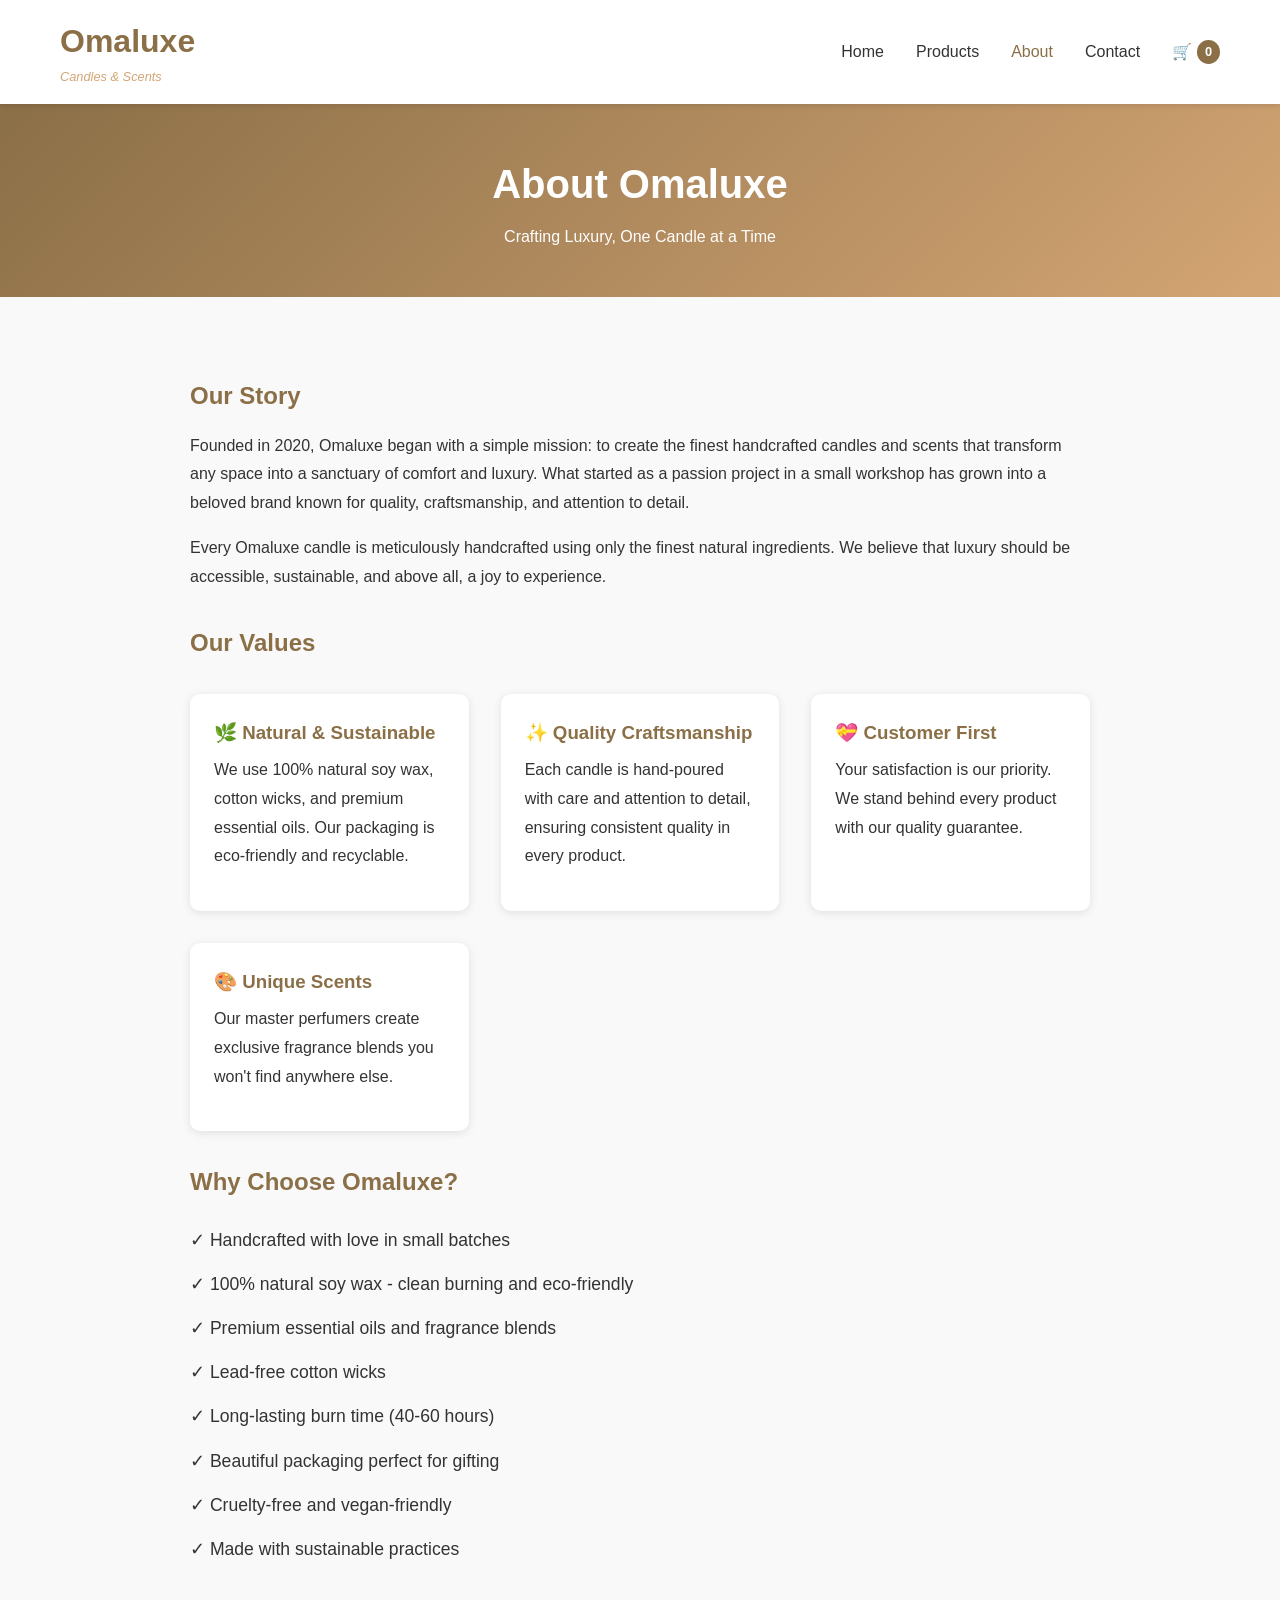
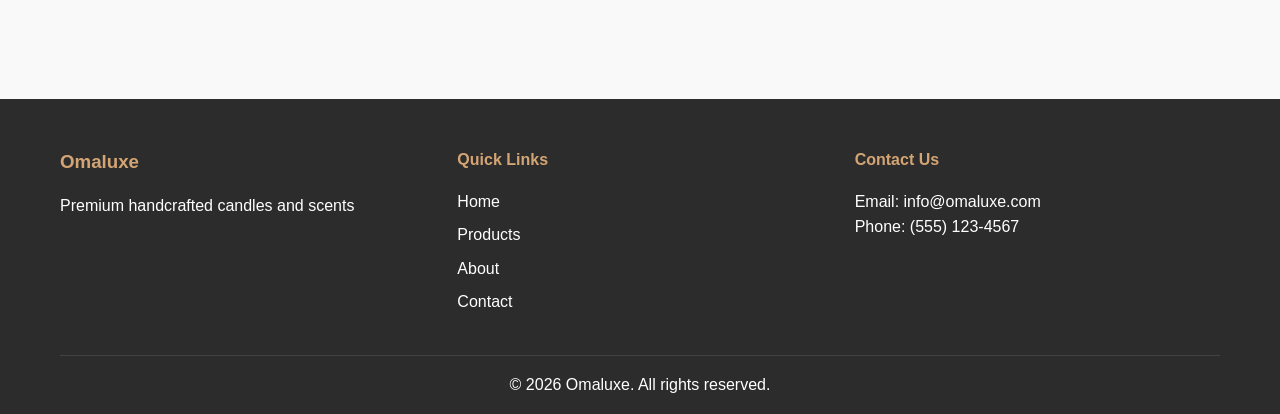
==== about.html @ 1b632003 "Create complete e-commerce website with all pages and functionality Co-authored-by: mcpedi <21180640" ====
<!DOCTYPE html>
<html lang="en">
<head>
    <meta charset="UTF-8">
    <meta name="viewport" content="width=device-width, initial-scale=1.0">
    <title>About Us - Omaluxe</title>
    <link rel="stylesheet" href="css/style.css">
</head>
<body>
    <!-- Navigation -->
    <nav class="navbar">
        <div class="container">
            <div class="logo">
                <h1>Omaluxe</h1>
                <p class="tagline">Candles & Scents</p>
            </div>
            <ul class="nav-links">
                <li><a href="index.html">Home</a></li>
                <li><a href="products.html">Products</a></li>
                <li><a href="about.html" class="active">About</a></li>
                <li><a href="contact.html">Contact</a></li>
                <li><a href="cart.html" class="cart-link">
                    <span>🛒</span>
                    <span class="cart-count">0</span>
                </a></li>
            </ul>
        </div>
    </nav>

    <!-- Page Header -->
    <section class="page-header">
        <div class="container">
            <h1>About Omaluxe</h1>
            <p>Crafting Luxury, One Candle at a Time</p>
        </div>
    </section>

    <!-- About Content -->
    <section class="about-content">
        <div class="container">
            <div class="about-text">
                <h2>Our Story</h2>
                <p>Founded in 2020, Omaluxe began with a simple mission: to create the finest handcrafted candles and scents that transform any space into a sanctuary of comfort and luxury. What started as a passion project in a small workshop has grown into a beloved brand known for quality, craftsmanship, and attention to detail.</p>
                
                <p>Every Omaluxe candle is meticulously handcrafted using only the finest natural ingredients. We believe that luxury should be accessible, sustainable, and above all, a joy to experience.</p>

                <h2>Our Values</h2>
                <div class="values-grid">
                    <div class="value-card">
                        <h3>🌿 Natural & Sustainable</h3>
                        <p>We use 100% natural soy wax, cotton wicks, and premium essential oils. Our packaging is eco-friendly and recyclable.</p>
                    </div>
                    <div class="value-card">
                        <h3>✨ Quality Craftsmanship</h3>
                        <p>Each candle is hand-poured with care and attention to detail, ensuring consistent quality in every product.</p>
                    </div>
                    <div class="value-card">
                        <h3>💝 Customer First</h3>
                        <p>Your satisfaction is our priority. We stand behind every product with our quality guarantee.</p>
                    </div>
                    <div class="value-card">
                        <h3>🎨 Unique Scents</h3>
                        <p>Our master perfumers create exclusive fragrance blends you won't find anywhere else.</p>
                    </div>
                </div>

                <h2>Why Choose Omaluxe?</h2>
                <ul class="benefits-list">
                    <li>✓ Handcrafted with love in small batches</li>
                    <li>✓ 100% natural soy wax - clean burning and eco-friendly</li>
                    <li>✓ Premium essential oils and fragrance blends</li>
                    <li>✓ Lead-free cotton wicks</li>
                    <li>✓ Long-lasting burn time (40-60 hours)</li>
                    <li>✓ Beautiful packaging perfect for gifting</li>
                    <li>✓ Cruelty-free and vegan-friendly</li>
                    <li>✓ Made with sustainable practices</li>
                </ul>
            </div>
        </div>
    </section>

    <!-- Footer -->
    <footer class="footer">
        <div class="container">
            <div class="footer-content">
                <div class="footer-section">
                    <h3>Omaluxe</h3>
                    <p>Premium handcrafted candles and scents</p>
                </div>
                <div class="footer-section">
                    <h4>Quick Links</h4>
                    <ul>
                        <li><a href="index.html">Home</a></li>
                        <li><a href="products.html">Products</a></li>
                        <li><a href="about.html">About</a></li>
                        <li><a href="contact.html">Contact</a></li>
                    </ul>
                </div>
                <div class="footer-section">
                    <h4>Contact Us</h4>
                    <p>Email: info@omaluxe.com</p>
                    <p>Phone: (555) 123-4567</p>
                </div>
            </div>
            <div class="footer-bottom">
                <p>&copy; 2026 Omaluxe. All rights reserved.</p>
            </div>
        </div>
    </footer>

    <script src="js/cart.js"></script>
    <script>
        // Update cart count on page load
        window.addEventListener('DOMContentLoaded', updateCartCount);
    </script>
</body>
</html>
---- css/style.css ----
/* Global Styles */
* {
    margin: 0;
    padding: 0;
    box-sizing: border-box;
}

:root {
    --primary-color: #8b6f47;
    --secondary-color: #d4a574;
    --accent-color: #f4e8d8;
    --dark-color: #2c2c2c;
    --light-color: #f9f9f9;
    --text-color: #333;
    --border-color: #ddd;
    --success-color: #4caf50;
    --error-color: #f44336;
}

body {
    font-family: 'Arial', sans-serif;
    line-height: 1.6;
    color: var(--text-color);
    background-color: var(--light-color);
}

.container {
    max-width: 1200px;
    margin: 0 auto;
    padding: 0 20px;
}

/* Navigation */
.navbar {
    background-color: #fff;
    box-shadow: 0 2px 5px rgba(0,0,0,0.1);
    position: sticky;
    top: 0;
    z-index: 100;
}

.navbar .container {
    display: flex;
    justify-content: space-between;
    align-items: center;
    padding: 1rem 20px;
}

.logo h1 {
    font-size: 2rem;
    color: var(--primary-color);
    margin-bottom: 0;
}

.logo .tagline {
    font-size: 0.8rem;
    color: var(--secondary-color);
    font-style: italic;
}

.nav-links {
    display: flex;
    list-style: none;
    gap: 2rem;
    align-items: center;
}

.nav-links a {
    text-decoration: none;
    color: var(--text-color);
    font-weight: 500;
    transition: color 0.3s;
}

.nav-links a:hover,
.nav-links a.active {
    color: var(--primary-color);
}

.cart-link {
    position: relative;
    display: flex;
    align-items: center;
    gap: 0.3rem;
}

.cart-count {
    background-color: var(--primary-color);
    color: white;
    border-radius: 50%;
    padding: 0.1rem 0.5rem;
    font-size: 0.8rem;
    font-weight: bold;
}

/* Hero Section */
.hero {
    background: linear-gradient(135deg, var(--primary-color), var(--secondary-color));
    color: white;
    padding: 6rem 0;
    text-align: center;
}

.hero-content h2 {
    font-size: 3rem;
    margin-bottom: 1rem;
}

.hero-content p {
    font-size: 1.2rem;
    margin-bottom: 2rem;
}

/* Buttons */
.btn {
    display: inline-block;
    padding: 0.75rem 1.5rem;
    text-decoration: none;
    border-radius: 5px;
    transition: all 0.3s;
    border: none;
    cursor: pointer;
    font-size: 1rem;
    font-weight: 500;
}

.btn-primary {
    background-color: var(--primary-color);
    color: white;
}

.btn-primary:hover {
    background-color: #6f5738;
}

.btn-secondary {
    background-color: transparent;
    color: var(--primary-color);
    border: 2px solid var(--primary-color);
}

.btn-secondary:hover {
    background-color: var(--primary-color);
    color: white;
}

.btn-block {
    display: block;
    width: 100%;
    text-align: center;
    margin-bottom: 1rem;
}

/* Sections */
.section-title {
    text-align: center;
    font-size: 2.5rem;
    margin-bottom: 2rem;
    color: var(--dark-color);
}

.featured-products,
.categories,
.about-preview {
    padding: 4rem 0;
}

/* Product Grid */
.product-grid {
    display: grid;
    grid-template-columns: repeat(auto-fill, minmax(250px, 1fr));
    gap: 2rem;
    margin-top: 2rem;
}

.product-card {
    background: white;
    border-radius: 10px;
    overflow: hidden;
    box-shadow: 0 2px 10px rgba(0,0,0,0.1);
    transition: transform 0.3s;
}

.product-card:hover {
    transform: translateY(-5px);
    box-shadow: 0 5px 20px rgba(0,0,0,0.15);
}

.product-image {
    width: 100%;
    height: 250px;
    background: linear-gradient(135deg, var(--accent-color), var(--secondary-color));
    display: flex;
    align-items: center;
    justify-content: center;
    font-size: 4rem;
}

.product-info {
    padding: 1.5rem;
}

.product-name {
    font-size: 1.2rem;
    margin-bottom: 0.5rem;
    color: var(--dark-color);
}

.product-category {
    font-size: 0.9rem;
    color: var(--secondary-color);
    margin-bottom: 0.5rem;
}

.product-description {
    font-size: 0.9rem;
    color: #666;
    margin-bottom: 1rem;
}

.product-price {
    font-size: 1.5rem;
    font-weight: bold;
    color: var(--primary-color);
    margin-bottom: 1rem;
}

.add-to-cart {
    width: 100%;
}

/* Category Grid */
.category-grid {
    display: grid;
    grid-template-columns: repeat(auto-fit, minmax(300px, 1fr));
    gap: 2rem;
    margin-top: 2rem;
}

.category-card {
    background: white;
    padding: 2rem;
    border-radius: 10px;
    text-align: center;
    box-shadow: 0 2px 10px rgba(0,0,0,0.1);
}

.category-card h3 {
    color: var(--primary-color);
    margin-bottom: 1rem;
}

/* Features */
.features {
    display: grid;
    grid-template-columns: repeat(auto-fit, minmax(250px, 1fr));
    gap: 2rem;
    margin-top: 2rem;
}

.feature {
    text-align: center;
    padding: 1.5rem;
}

.feature h3 {
    margin-bottom: 0.5rem;
    color: var(--primary-color);
}

/* Page Header */
.page-header {
    background: linear-gradient(135deg, var(--primary-color), var(--secondary-color));
    color: white;
    padding: 3rem 0;
    text-align: center;
}

.page-header h1 {
    font-size: 2.5rem;
    margin-bottom: 0.5rem;
}

/* Products Page */
.products-section {
    padding: 3rem 0;
}

.products-layout {
    display: grid;
    grid-template-columns: 250px 1fr;
    gap: 2rem;
}

.filters {
    background: white;
    padding: 1.5rem;
    border-radius: 10px;
    height: fit-content;
    box-shadow: 0 2px 10px rgba(0,0,0,0.1);
}

.filters h3 {
    margin-bottom: 1.5rem;
    color: var(--primary-color);
}

.filter-group {
    margin-bottom: 1.5rem;
}

.filter-group h4 {
    margin-bottom: 0.5rem;
    font-size: 1rem;
}

.filter-group label {
    display: block;
    margin-bottom: 0.5rem;
    cursor: pointer;
}

.filter-group input[type="radio"] {
    margin-right: 0.5rem;
}

.filter-group select {
    width: 100%;
    padding: 0.5rem;
    border: 1px solid var(--border-color);
    border-radius: 5px;
}

.products-main {
    min-height: 500px;
}

.products-header {
    display: flex;
    justify-content: space-between;
    align-items: center;
    margin-bottom: 2rem;
}

.search-box input {
    padding: 0.5rem 1rem;
    border: 1px solid var(--border-color);
    border-radius: 5px;
    width: 300px;
}

/* Cart Page */
.cart-section {
    padding: 3rem 0;
}

.cart-layout {
    display: grid;
    grid-template-columns: 1fr 350px;
    gap: 2rem;
}

.cart-items {
    background: white;
    padding: 2rem;
    border-radius: 10px;
    box-shadow: 0 2px 10px rgba(0,0,0,0.1);
}

.cart-item {
    display: grid;
    grid-template-columns: 100px 1fr auto;
    gap: 1rem;
    padding: 1rem 0;
    border-bottom: 1px solid var(--border-color);
}

.cart-item:last-child {
    border-bottom: none;
}

.cart-item-image {
    width: 100px;
    height: 100px;
    background: linear-gradient(135deg, var(--accent-color), var(--secondary-color));
    border-radius: 5px;
    display: flex;
    align-items: center;
    justify-content: center;
    font-size: 2rem;
}

.cart-item-info h3 {
    margin-bottom: 0.5rem;
}

.cart-item-price {
    color: var(--primary-color);
    font-weight: bold;
    margin-bottom: 0.5rem;
}

.quantity-controls {
    display: flex;
    align-items: center;
    gap: 0.5rem;
    margin-top: 0.5rem;
}

.quantity-controls button {
    background: var(--primary-color);
    color: white;
    border: none;
    padding: 0.25rem 0.5rem;
    cursor: pointer;
    border-radius: 3px;
}

.quantity-controls span {
    padding: 0.25rem 0.75rem;
    border: 1px solid var(--border-color);
    border-radius: 3px;
}

.cart-item-actions {
    display: flex;
    flex-direction: column;
    justify-content: space-between;
    align-items: flex-end;
}

.remove-item {
    background: var(--error-color);
    color: white;
    border: none;
    padding: 0.5rem 1rem;
    cursor: pointer;
    border-radius: 5px;
    font-size: 0.9rem;
}

.empty-cart {
    text-align: center;
    padding: 3rem;
}

.cart-summary {
    background: white;
    padding: 2rem;
    border-radius: 10px;
    box-shadow: 0 2px 10px rgba(0,0,0,0.1);
    height: fit-content;
}

.cart-summary h3 {
    margin-bottom: 1.5rem;
    color: var(--primary-color);
}

.summary-row {
    display: flex;
    justify-content: space-between;
    margin-bottom: 1rem;
    padding-bottom: 1rem;
    border-bottom: 1px solid var(--border-color);
}

.summary-row.total {
    border-bottom: none;
    font-size: 1.2rem;
    font-weight: bold;
    color: var(--primary-color);
}

/* Checkout Page */
.checkout-section {
    padding: 3rem 0;
}

.checkout-layout {
    display: grid;
    grid-template-columns: 1fr 400px;
    gap: 2rem;
}

.checkout-form,
.order-summary {
    background: white;
    padding: 2rem;
    border-radius: 10px;
    box-shadow: 0 2px 10px rgba(0,0,0,0.1);
}

.form-section {
    margin-bottom: 2rem;
}

.form-section h3 {
    margin-bottom: 1rem;
    color: var(--primary-color);
}

.form-group {
    margin-bottom: 1rem;
}

.form-group label {
    display: block;
    margin-bottom: 0.5rem;
    font-weight: 500;
}

.form-group input,
.form-group textarea,
.form-group select {
    width: 100%;
    padding: 0.75rem;
    border: 1px solid var(--border-color);
    border-radius: 5px;
    font-size: 1rem;
}

.form-row {
    display: grid;
    grid-template-columns: 1fr 1fr;
    gap: 1rem;
}

.checkout-items {
    margin-bottom: 1.5rem;
}

.checkout-item {
    display: flex;
    justify-content: space-between;
    margin-bottom: 1rem;
    padding-bottom: 1rem;
    border-bottom: 1px solid var(--border-color);
}

.checkout-item:last-child {
    border-bottom: none;
}

.summary-totals {
    border-top: 2px solid var(--border-color);
    padding-top: 1rem;
}

/* About Page */
.about-content {
    padding: 3rem 0;
}

.about-text {
    max-width: 900px;
    margin: 0 auto;
}

.about-text h2 {
    color: var(--primary-color);
    margin: 2rem 0 1rem;
}

.about-text p {
    margin-bottom: 1rem;
    line-height: 1.8;
}

.values-grid {
    display: grid;
    grid-template-columns: repeat(auto-fit, minmax(250px, 1fr));
    gap: 2rem;
    margin: 2rem 0;
}

.value-card {
    background: white;
    padding: 1.5rem;
    border-radius: 10px;
    box-shadow: 0 2px 10px rgba(0,0,0,0.1);
}

.value-card h3 {
    margin-bottom: 0.5rem;
    color: var(--primary-color);
}

.benefits-list {
    list-style: none;
    margin: 1rem 0;
}

.benefits-list li {
    padding: 0.5rem 0;
    font-size: 1.1rem;
}

/* Contact Page */
.contact-section {
    padding: 3rem 0;
}

.contact-layout {
    display: grid;
    grid-template-columns: 1fr 1fr;
    gap: 3rem;
}

.contact-form,
.contact-info {
    background: white;
    padding: 2rem;
    border-radius: 10px;
    box-shadow: 0 2px 10px rgba(0,0,0,0.1);
}

.contact-form h2,
.contact-info h2 {
    color: var(--primary-color);
    margin-bottom: 1.5rem;
}

.info-item {
    margin-bottom: 2rem;
}

.info-item h3 {
    color: var(--primary-color);
    margin-bottom: 0.5rem;
}

.info-item p {
    margin-bottom: 0.25rem;
}

.form-message {
    margin-top: 1rem;
    padding: 1rem;
    border-radius: 5px;
    display: none;
}

.form-message.success {
    background-color: #d4edda;
    color: #155724;
    border: 1px solid #c3e6cb;
    display: block;
}

.form-message.error {
    background-color: #f8d7da;
    color: #721c24;
    border: 1px solid #f5c6cb;
    display: block;
}

/* Footer */
.footer {
    background-color: var(--dark-color);
    color: white;
    padding: 3rem 0 1rem;
    margin-top: 4rem;
}

.footer-content {
    display: grid;
    grid-template-columns: repeat(auto-fit, minmax(250px, 1fr));
    gap: 2rem;
    margin-bottom: 2rem;
}

.footer-section h3,
.footer-section h4 {
    margin-bottom: 1rem;
    color: var(--secondary-color);
}

.footer-section ul {
    list-style: none;
}

.footer-section ul li {
    margin-bottom: 0.5rem;
}

.footer-section a {
    color: white;
    text-decoration: none;
    transition: color 0.3s;
}

.footer-section a:hover {
    color: var(--secondary-color);
}

.footer-bottom {
    text-align: center;
    padding-top: 1rem;
    border-top: 1px solid rgba(255,255,255,0.1);
}

/* Responsive Design */
@media (max-width: 768px) {
    .nav-links {
        gap: 1rem;
        font-size: 0.9rem;
    }

    .hero-content h2 {
        font-size: 2rem;
    }

    .product-grid {
        grid-template-columns: repeat(auto-fill, minmax(200px, 1fr));
        gap: 1rem;
    }

    .products-layout,
    .cart-layout,
    .checkout-layout,
    .contact-layout {
        grid-template-columns: 1fr;
    }

    .filters {
        margin-bottom: 2rem;
    }

    .search-box input {
        width: 100%;
    }
}

@media (max-width: 480px) {
    .logo h1 {
        font-size: 1.5rem;
    }

    .nav-links {
        flex-wrap: wrap;
        gap: 0.5rem;
    }

    .hero-content h2 {
        font-size: 1.5rem;
    }

    .section-title {
        font-size: 1.8rem;
    }

    .product-grid {
        grid-template-columns: 1fr;
    }
}
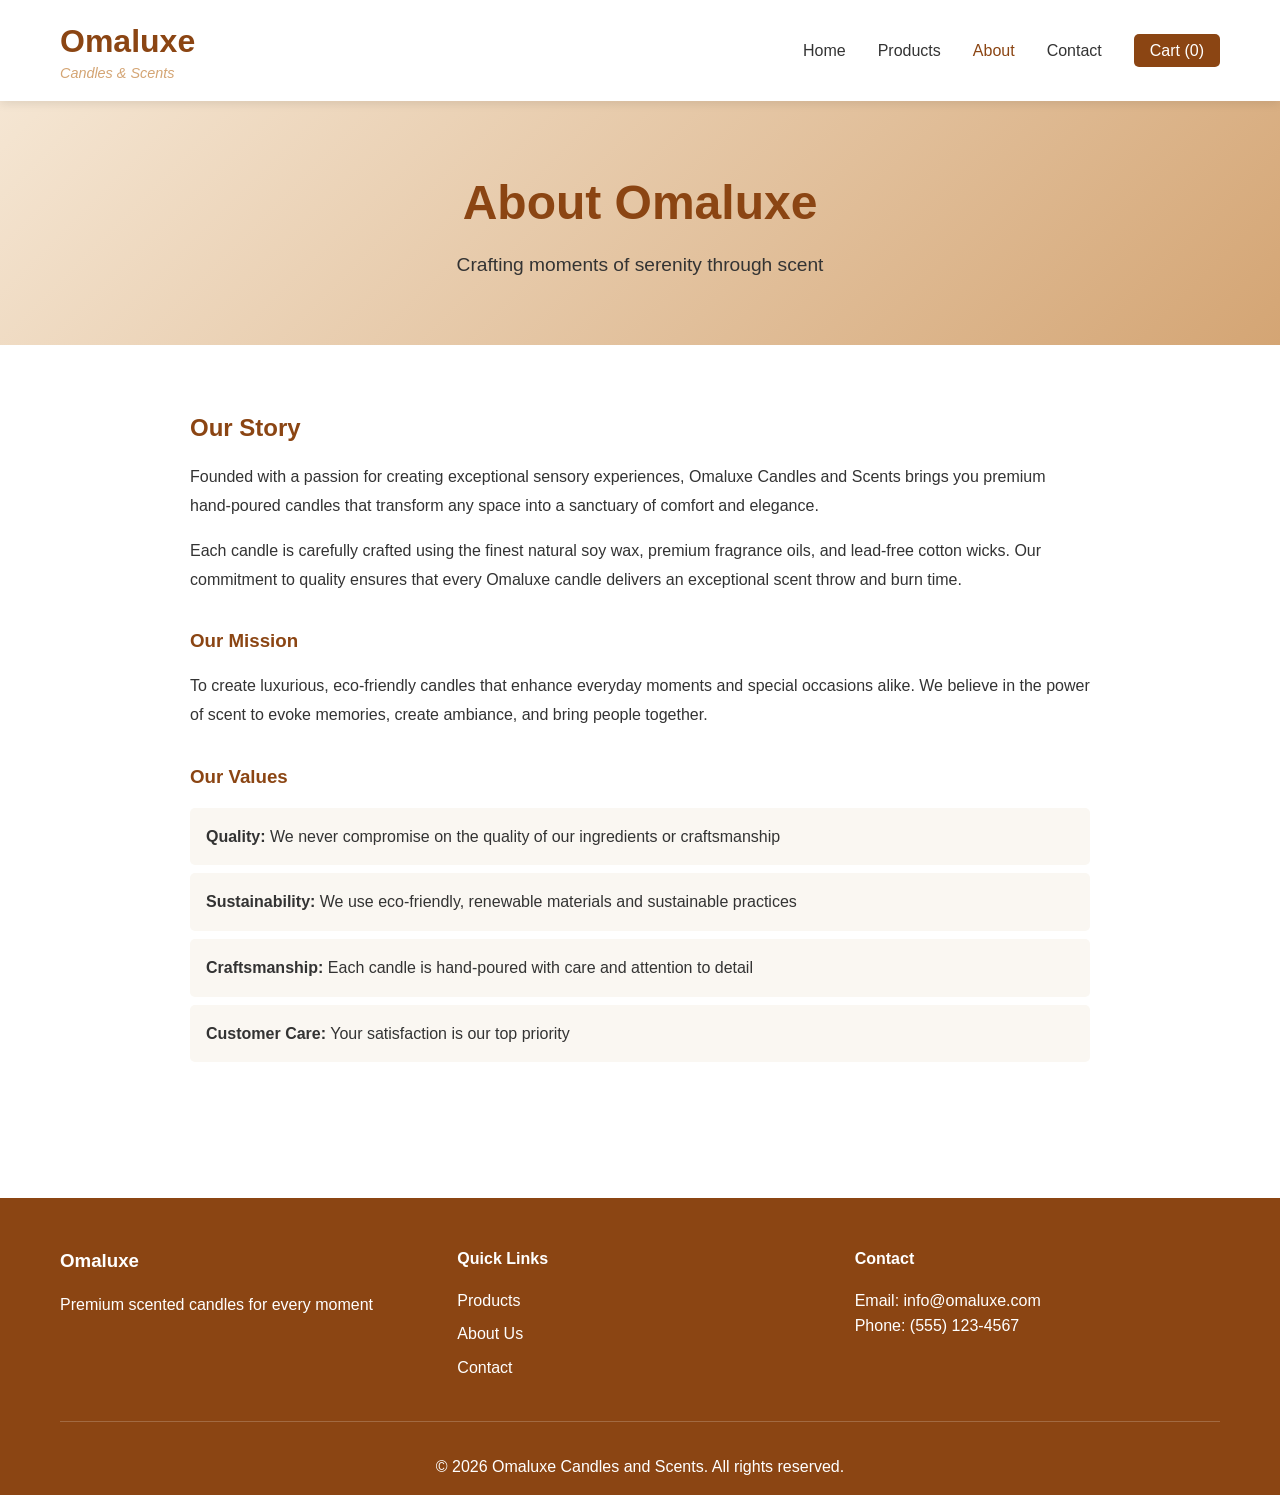
==== commit f181d063: "Create fully functional e-commerce website for Omaluxe Candles and Scents Co-authored-by: mcpedi <21" ====
--- a/about.html
+++ b/about.html
@@ -3,25 +3,24 @@
 <head>
     <meta charset="UTF-8">
     <meta name="viewport" content="width=device-width, initial-scale=1.0">
-    <title>About Us - Omaluxe</title>
-    <link rel="stylesheet" href="css/style.css">
+    <title>About Us - Omaluxe Candles and Scents</title>
+    <link rel="stylesheet" href="styles.css">
 </head>
 <body>
     <!-- Navigation -->
     <nav class="navbar">
         <div class="container">
-            <div class="logo">
+            <div class="nav-brand">
                 <h1>Omaluxe</h1>
                 <p class="tagline">Candles & Scents</p>
             </div>
-            <ul class="nav-links">
+            <ul class="nav-menu">
                 <li><a href="index.html">Home</a></li>
                 <li><a href="products.html">Products</a></li>
                 <li><a href="about.html" class="active">About</a></li>
                 <li><a href="contact.html">Contact</a></li>
                 <li><a href="cart.html" class="cart-link">
-                    <span>🛒</span>
-                    <span class="cart-count">0</span>
+                    Cart (<span id="cart-count">0</span>)
                 </a></li>
             </ul>
         </div>
@@ -31,50 +30,35 @@
     <section class="page-header">
         <div class="container">
             <h1>About Omaluxe</h1>
-            <p>Crafting Luxury, One Candle at a Time</p>
+            <p>Crafting moments of serenity through scent</p>
         </div>
     </section>
 
     <!-- About Content -->
-    <section class="about-content">
+    <section class="about-section">
         <div class="container">
-            <div class="about-text">
-                <h2>Our Story</h2>
-                <p>Founded in 2020, Omaluxe began with a simple mission: to create the finest handcrafted candles and scents that transform any space into a sanctuary of comfort and luxury. What started as a passion project in a small workshop has grown into a beloved brand known for quality, craftsmanship, and attention to detail.</p>
-                
-                <p>Every Omaluxe candle is meticulously handcrafted using only the finest natural ingredients. We believe that luxury should be accessible, sustainable, and above all, a joy to experience.</p>
+            <div class="about-content">
+                <div class="about-text">
+                    <h2>Our Story</h2>
+                    <p>Founded with a passion for creating exceptional sensory experiences, Omaluxe Candles and Scents 
+                    brings you premium hand-poured candles that transform any space into a sanctuary of comfort and elegance.</p>
+                    
+                    <p>Each candle is carefully crafted using the finest natural soy wax, premium fragrance oils, and 
+                    lead-free cotton wicks. Our commitment to quality ensures that every Omaluxe candle delivers an 
+                    exceptional scent throw and burn time.</p>
 
-                <h2>Our Values</h2>
-                <div class="values-grid">
-                    <div class="value-card">
-                        <h3>🌿 Natural & Sustainable</h3>
-                        <p>We use 100% natural soy wax, cotton wicks, and premium essential oils. Our packaging is eco-friendly and recyclable.</p>
-                    </div>
-                    <div class="value-card">
-                        <h3>✨ Quality Craftsmanship</h3>
-                        <p>Each candle is hand-poured with care and attention to detail, ensuring consistent quality in every product.</p>
-                    </div>
-                    <div class="value-card">
-                        <h3>💝 Customer First</h3>
-                        <p>Your satisfaction is our priority. We stand behind every product with our quality guarantee.</p>
-                    </div>
-                    <div class="value-card">
-                        <h3>🎨 Unique Scents</h3>
-                        <p>Our master perfumers create exclusive fragrance blends you won't find anywhere else.</p>
-                    </div>
+                    <h3>Our Mission</h3>
+                    <p>To create luxurious, eco-friendly candles that enhance everyday moments and special occasions alike. 
+                    We believe in the power of scent to evoke memories, create ambiance, and bring people together.</p>
+
+                    <h3>Our Values</h3>
+                    <ul class="values-list">
+                        <li><strong>Quality:</strong> We never compromise on the quality of our ingredients or craftsmanship</li>
+                        <li><strong>Sustainability:</strong> We use eco-friendly, renewable materials and sustainable practices</li>
+                        <li><strong>Craftsmanship:</strong> Each candle is hand-poured with care and attention to detail</li>
+                        <li><strong>Customer Care:</strong> Your satisfaction is our top priority</li>
+                    </ul>
                 </div>
-
-                <h2>Why Choose Omaluxe?</h2>
-                <ul class="benefits-list">
-                    <li>✓ Handcrafted with love in small batches</li>
-                    <li>✓ 100% natural soy wax - clean burning and eco-friendly</li>
-                    <li>✓ Premium essential oils and fragrance blends</li>
-                    <li>✓ Lead-free cotton wicks</li>
-                    <li>✓ Long-lasting burn time (40-60 hours)</li>
-                    <li>✓ Beautiful packaging perfect for gifting</li>
-                    <li>✓ Cruelty-free and vegan-friendly</li>
-                    <li>✓ Made with sustainable practices</li>
-                </ul>
             </div>
         </div>
     </section>
@@ -85,33 +69,32 @@
             <div class="footer-content">
                 <div class="footer-section">
                     <h3>Omaluxe</h3>
-                    <p>Premium handcrafted candles and scents</p>
+                    <p>Premium scented candles for every moment</p>
                 </div>
                 <div class="footer-section">
                     <h4>Quick Links</h4>
                     <ul>
-                        <li><a href="index.html">Home</a></li>
                         <li><a href="products.html">Products</a></li>
-                        <li><a href="about.html">About</a></li>
+                        <li><a href="about.html">About Us</a></li>
                         <li><a href="contact.html">Contact</a></li>
                     </ul>
                 </div>
                 <div class="footer-section">
-                    <h4>Contact Us</h4>
+                    <h4>Contact</h4>
                     <p>Email: info@omaluxe.com</p>
                     <p>Phone: (555) 123-4567</p>
                 </div>
             </div>
             <div class="footer-bottom">
-                <p>&copy; 2026 Omaluxe. All rights reserved.</p>
+                <p>&copy; 2026 Omaluxe Candles and Scents. All rights reserved.</p>
             </div>
         </div>
     </footer>
 
-    <script src="js/cart.js"></script>
+    <script src="cart.js"></script>
     <script>
         // Update cart count on page load
-        window.addEventListener('DOMContentLoaded', updateCartCount);
+        updateCartCount();
     </script>
 </body>
 </html>
--- a/styles.css
+++ b/styles.css
@@ -0,0 +1,832 @@
+/* Reset and Base Styles */
+* {
+    margin: 0;
+    padding: 0;
+    box-sizing: border-box;
+}
+
+:root {
+    --primary-color: #8B4513;
+    --secondary-color: #D4A574;
+    --accent-color: #F5E6D3;
+    --text-color: #333;
+    --light-bg: #FAF7F2;
+    --white: #ffffff;
+    --shadow: rgba(0, 0, 0, 0.1);
+}
+
+body {
+    font-family: 'Segoe UI', Tahoma, Geneva, Verdana, sans-serif;
+    color: var(--text-color);
+    line-height: 1.6;
+    background-color: var(--white);
+}
+
+.container {
+    max-width: 1200px;
+    margin: 0 auto;
+    padding: 0 20px;
+}
+
+/* Navigation */
+.navbar {
+    background-color: var(--white);
+    box-shadow: 0 2px 10px var(--shadow);
+    position: sticky;
+    top: 0;
+    z-index: 1000;
+    padding: 1rem 0;
+}
+
+.navbar .container {
+    display: flex;
+    justify-content: space-between;
+    align-items: center;
+}
+
+.nav-brand h1 {
+    color: var(--primary-color);
+    font-size: 2rem;
+    margin-bottom: -5px;
+}
+
+.nav-brand .tagline {
+    color: var(--secondary-color);
+    font-size: 0.9rem;
+    font-style: italic;
+}
+
+.nav-menu {
+    display: flex;
+    list-style: none;
+    gap: 2rem;
+    align-items: center;
+}
+
+.nav-menu a {
+    color: var(--text-color);
+    text-decoration: none;
+    font-weight: 500;
+    transition: color 0.3s;
+}
+
+.nav-menu a:hover,
+.nav-menu a.active {
+    color: var(--primary-color);
+}
+
+.cart-link {
+    background-color: var(--primary-color);
+    color: var(--white) !important;
+    padding: 0.5rem 1rem;
+    border-radius: 5px;
+}
+
+.cart-link:hover {
+    background-color: #6B3410;
+}
+
+/* Hero Section */
+.hero {
+    background: linear-gradient(135deg, var(--accent-color) 0%, var(--secondary-color) 100%);
+    padding: 8rem 0;
+    text-align: center;
+}
+
+.hero-content h2 {
+    font-size: 3.5rem;
+    color: var(--primary-color);
+    margin-bottom: 1rem;
+}
+
+.hero-content p {
+    font-size: 1.5rem;
+    color: var(--text-color);
+    margin-bottom: 2rem;
+}
+
+/* Buttons */
+.btn-primary,
+.btn-secondary {
+    display: inline-block;
+    padding: 1rem 2rem;
+    text-decoration: none;
+    border-radius: 5px;
+    font-weight: 600;
+    transition: all 0.3s;
+    border: none;
+    cursor: pointer;
+    font-size: 1rem;
+}
+
+.btn-primary {
+    background-color: var(--primary-color);
+    color: var(--white);
+}
+
+.btn-primary:hover {
+    background-color: #6B3410;
+    transform: translateY(-2px);
+    box-shadow: 0 5px 15px var(--shadow);
+}
+
+.btn-secondary {
+    background-color: transparent;
+    color: var(--primary-color);
+    border: 2px solid var(--primary-color);
+    margin-top: 1rem;
+}
+
+.btn-secondary:hover {
+    background-color: var(--primary-color);
+    color: var(--white);
+}
+
+/* Sections */
+.features,
+.featured-products,
+.products-section,
+.cart-section,
+.checkout-section,
+.about-section,
+.contact-section {
+    padding: 4rem 0;
+}
+
+.section-title {
+    text-align: center;
+    font-size: 2.5rem;
+    color: var(--primary-color);
+    margin-bottom: 3rem;
+}
+
+/* Features Grid */
+.features {
+    background-color: var(--light-bg);
+}
+
+.features-grid {
+    display: grid;
+    grid-template-columns: repeat(auto-fit, minmax(250px, 1fr));
+    gap: 2rem;
+}
+
+.feature-card {
+    background-color: var(--white);
+    padding: 2rem;
+    border-radius: 10px;
+    text-align: center;
+    box-shadow: 0 3px 10px var(--shadow);
+    transition: transform 0.3s;
+}
+
+.feature-card:hover {
+    transform: translateY(-5px);
+}
+
+.feature-icon {
+    font-size: 3rem;
+    margin-bottom: 1rem;
+}
+
+.feature-card h3 {
+    color: var(--primary-color);
+    margin-bottom: 1rem;
+}
+
+/* Products Grid */
+.products-grid {
+    display: grid;
+    grid-template-columns: repeat(auto-fill, minmax(280px, 1fr));
+    gap: 2rem;
+    margin-top: 2rem;
+}
+
+.product-card {
+    background-color: var(--white);
+    border-radius: 10px;
+    overflow: hidden;
+    box-shadow: 0 3px 10px var(--shadow);
+    transition: all 0.3s;
+    cursor: pointer;
+}
+
+.product-card:hover {
+    transform: translateY(-5px);
+    box-shadow: 0 8px 20px var(--shadow);
+}
+
+.product-image {
+    width: 100%;
+    height: 300px;
+    background: linear-gradient(135deg, var(--accent-color), var(--secondary-color));
+    display: flex;
+    align-items: center;
+    justify-content: center;
+    font-size: 4rem;
+}
+
+.product-info {
+    padding: 1.5rem;
+}
+
+.product-info h3 {
+    color: var(--primary-color);
+    margin-bottom: 0.5rem;
+    font-size: 1.3rem;
+}
+
+.product-category {
+    color: var(--secondary-color);
+    font-size: 0.9rem;
+    margin-bottom: 0.5rem;
+}
+
+.product-description {
+    color: var(--text-color);
+    font-size: 0.95rem;
+    margin-bottom: 1rem;
+}
+
+.product-price {
+    font-size: 1.5rem;
+    color: var(--primary-color);
+    font-weight: 700;
+    margin-bottom: 1rem;
+}
+
+.btn-add-to-cart {
+    width: 100%;
+}
+
+/* Filter Section */
+.filter-section {
+    margin-bottom: 2rem;
+}
+
+.filter-section h3 {
+    color: var(--primary-color);
+    margin-bottom: 1rem;
+}
+
+.filter-buttons {
+    display: flex;
+    gap: 1rem;
+    flex-wrap: wrap;
+}
+
+.filter-btn {
+    padding: 0.5rem 1.5rem;
+    border: 2px solid var(--primary-color);
+    background-color: transparent;
+    color: var(--primary-color);
+    border-radius: 25px;
+    cursor: pointer;
+    transition: all 0.3s;
+    font-weight: 500;
+}
+
+.filter-btn:hover,
+.filter-btn.active {
+    background-color: var(--primary-color);
+    color: var(--white);
+}
+
+/* Page Header */
+.page-header {
+    background: linear-gradient(135deg, var(--accent-color) 0%, var(--secondary-color) 100%);
+    padding: 4rem 0;
+    text-align: center;
+}
+
+.page-header h1 {
+    font-size: 3rem;
+    color: var(--primary-color);
+    margin-bottom: 0.5rem;
+}
+
+.page-header p {
+    font-size: 1.2rem;
+    color: var(--text-color);
+}
+
+/* Modal */
+.modal {
+    display: none;
+    position: fixed;
+    z-index: 2000;
+    left: 0;
+    top: 0;
+    width: 100%;
+    height: 100%;
+    background-color: rgba(0, 0, 0, 0.7);
+    overflow: auto;
+}
+
+.modal-content {
+    background-color: var(--white);
+    margin: 2% auto;
+    padding: 0;
+    border-radius: 10px;
+    max-width: 900px;
+    position: relative;
+}
+
+.close {
+    position: absolute;
+    right: 20px;
+    top: 20px;
+    font-size: 2rem;
+    font-weight: bold;
+    color: var(--text-color);
+    cursor: pointer;
+    z-index: 10;
+}
+
+.close:hover {
+    color: var(--primary-color);
+}
+
+.modal-body {
+    display: grid;
+    grid-template-columns: 1fr 1fr;
+    gap: 2rem;
+    padding: 2rem;
+}
+
+.modal-image img {
+    width: 100%;
+    border-radius: 10px;
+}
+
+.modal-image {
+    background: linear-gradient(135deg, var(--accent-color), var(--secondary-color));
+    border-radius: 10px;
+    display: flex;
+    align-items: center;
+    justify-content: center;
+    font-size: 8rem;
+    min-height: 400px;
+}
+
+.modal-details h2 {
+    color: var(--primary-color);
+    margin-bottom: 1rem;
+}
+
+.modal-product-price {
+    font-size: 2rem;
+    color: var(--primary-color);
+    font-weight: 700;
+    margin-bottom: 1rem;
+}
+
+.modal-details .product-info {
+    background-color: var(--light-bg);
+    padding: 1rem;
+    border-radius: 5px;
+    margin: 1rem 0;
+}
+
+.quantity-selector {
+    display: flex;
+    align-items: center;
+    gap: 1rem;
+    margin: 1.5rem 0;
+}
+
+.quantity-selector button {
+    width: 40px;
+    height: 40px;
+    border: 2px solid var(--primary-color);
+    background-color: var(--white);
+    color: var(--primary-color);
+    font-size: 1.5rem;
+    cursor: pointer;
+    border-radius: 5px;
+    transition: all 0.3s;
+}
+
+.quantity-selector button:hover {
+    background-color: var(--primary-color);
+    color: var(--white);
+}
+
+.quantity-selector input {
+    width: 60px;
+    text-align: center;
+    border: 2px solid var(--primary-color);
+    padding: 0.5rem;
+    border-radius: 5px;
+    font-size: 1rem;
+}
+
+/* Cart */
+.cart-container {
+    display: grid;
+    grid-template-columns: 2fr 1fr;
+    gap: 2rem;
+}
+
+.cart-items {
+    background-color: var(--white);
+}
+
+.cart-item {
+    display: grid;
+    grid-template-columns: 100px 1fr auto;
+    gap: 1rem;
+    padding: 1.5rem;
+    border: 1px solid #e0e0e0;
+    border-radius: 10px;
+    margin-bottom: 1rem;
+    align-items: center;
+}
+
+.cart-item-image {
+    width: 100px;
+    height: 100px;
+    background: linear-gradient(135deg, var(--accent-color), var(--secondary-color));
+    border-radius: 10px;
+    display: flex;
+    align-items: center;
+    justify-content: center;
+    font-size: 2.5rem;
+}
+
+.cart-item-details h3 {
+    color: var(--primary-color);
+    margin-bottom: 0.5rem;
+}
+
+.cart-item-price {
+    font-size: 1.2rem;
+    color: var(--primary-color);
+    font-weight: 600;
+}
+
+.cart-item-quantity {
+    display: flex;
+    align-items: center;
+    gap: 0.5rem;
+    margin: 0.5rem 0;
+}
+
+.cart-item-quantity button {
+    width: 30px;
+    height: 30px;
+    border: 1px solid var(--primary-color);
+    background-color: var(--white);
+    color: var(--primary-color);
+    cursor: pointer;
+    border-radius: 3px;
+}
+
+.cart-item-quantity button:hover {
+    background-color: var(--primary-color);
+    color: var(--white);
+}
+
+.cart-item-quantity span {
+    padding: 0 0.5rem;
+    font-weight: 600;
+}
+
+.cart-item-actions {
+    text-align: right;
+}
+
+.btn-remove {
+    background-color: #dc3545;
+    color: var(--white);
+    border: none;
+    padding: 0.5rem 1rem;
+    border-radius: 5px;
+    cursor: pointer;
+    transition: background-color 0.3s;
+}
+
+.btn-remove:hover {
+    background-color: #c82333;
+}
+
+.cart-summary {
+    background-color: var(--light-bg);
+    padding: 2rem;
+    border-radius: 10px;
+    height: fit-content;
+    position: sticky;
+    top: 100px;
+}
+
+.cart-summary h3 {
+    color: var(--primary-color);
+    margin-bottom: 1.5rem;
+}
+
+.summary-row {
+    display: flex;
+    justify-content: space-between;
+    margin-bottom: 1rem;
+    padding-bottom: 1rem;
+    border-bottom: 1px solid #e0e0e0;
+}
+
+.summary-row.total {
+    font-size: 1.3rem;
+    font-weight: 700;
+    color: var(--primary-color);
+    border-bottom: none;
+    margin-top: 1rem;
+}
+
+.btn-checkout {
+    width: 100%;
+    margin-bottom: 1rem;
+}
+
+.empty-cart {
+    text-align: center;
+    padding: 4rem 2rem;
+}
+
+.empty-cart h2 {
+    color: var(--primary-color);
+    margin-bottom: 1rem;
+}
+
+/* Checkout */
+.checkout-container {
+    display: grid;
+    grid-template-columns: 2fr 1fr;
+    gap: 2rem;
+}
+
+.checkout-form h2,
+.checkout-form h3 {
+    color: var(--primary-color);
+    margin-bottom: 1.5rem;
+}
+
+.checkout-form h3 {
+    margin-top: 2rem;
+}
+
+.form-group {
+    margin-bottom: 1.5rem;
+}
+
+.form-group label {
+    display: block;
+    margin-bottom: 0.5rem;
+    color: var(--text-color);
+    font-weight: 500;
+}
+
+.form-group input,
+.form-group textarea {
+    width: 100%;
+    padding: 0.75rem;
+    border: 2px solid #e0e0e0;
+    border-radius: 5px;
+    font-size: 1rem;
+    font-family: inherit;
+    transition: border-color 0.3s;
+}
+
+.form-group input:focus,
+.form-group textarea:focus {
+    outline: none;
+    border-color: var(--primary-color);
+}
+
+.form-row {
+    display: grid;
+    grid-template-columns: 1fr 1fr;
+    gap: 1rem;
+}
+
+.form-row.three-col {
+    grid-template-columns: 1fr 1fr 1fr;
+}
+
+.btn-place-order {
+    width: 100%;
+    margin-top: 1rem;
+}
+
+.order-summary {
+    background-color: var(--light-bg);
+    padding: 2rem;
+    border-radius: 10px;
+    height: fit-content;
+    position: sticky;
+    top: 100px;
+}
+
+.order-summary h3 {
+    color: var(--primary-color);
+    margin-bottom: 1.5rem;
+}
+
+.checkout-item {
+    display: flex;
+    justify-content: space-between;
+    margin-bottom: 1rem;
+    padding-bottom: 1rem;
+    border-bottom: 1px solid #e0e0e0;
+}
+
+.summary-totals {
+    margin-top: 2rem;
+}
+
+.success-modal {
+    text-align: center;
+    padding: 3rem;
+}
+
+.success-icon {
+    width: 80px;
+    height: 80px;
+    background-color: #28a745;
+    color: var(--white);
+    border-radius: 50%;
+    display: flex;
+    align-items: center;
+    justify-content: center;
+    font-size: 3rem;
+    margin: 0 auto 2rem;
+}
+
+/* About Page */
+.about-content {
+    max-width: 900px;
+    margin: 0 auto;
+}
+
+.about-text h2,
+.about-text h3 {
+    color: var(--primary-color);
+    margin-bottom: 1rem;
+}
+
+.about-text h3 {
+    margin-top: 2rem;
+}
+
+.about-text p {
+    margin-bottom: 1rem;
+    line-height: 1.8;
+}
+
+.values-list {
+    list-style: none;
+    margin-top: 1rem;
+}
+
+.values-list li {
+    padding: 1rem;
+    margin-bottom: 0.5rem;
+    background-color: var(--light-bg);
+    border-radius: 5px;
+}
+
+/* Contact Page */
+.contact-container {
+    display: grid;
+    grid-template-columns: 1fr 1fr;
+    gap: 3rem;
+}
+
+.contact-info h2 {
+    color: var(--primary-color);
+    margin-bottom: 1rem;
+}
+
+.contact-details {
+    margin-top: 2rem;
+}
+
+.contact-item {
+    margin-bottom: 2rem;
+    padding: 1.5rem;
+    background-color: var(--light-bg);
+    border-radius: 10px;
+}
+
+.contact-item h3 {
+    color: var(--primary-color);
+    margin-bottom: 0.5rem;
+}
+
+.contact-form-container h2 {
+    color: var(--primary-color);
+    margin-bottom: 1.5rem;
+}
+
+.form-message {
+    margin-top: 1rem;
+    padding: 1rem;
+    background-color: #d4edda;
+    color: #155724;
+    border-radius: 5px;
+    text-align: center;
+}
+
+/* Footer */
+.footer {
+    background-color: var(--primary-color);
+    color: var(--white);
+    padding: 3rem 0 1rem;
+    margin-top: 4rem;
+}
+
+.footer-content {
+    display: grid;
+    grid-template-columns: repeat(auto-fit, minmax(250px, 1fr));
+    gap: 2rem;
+    margin-bottom: 2rem;
+}
+
+.footer-section h3,
+.footer-section h4 {
+    margin-bottom: 1rem;
+}
+
+.footer-section ul {
+    list-style: none;
+}
+
+.footer-section ul li {
+    margin-bottom: 0.5rem;
+}
+
+.footer-section a {
+    color: var(--white);
+    text-decoration: none;
+    transition: color 0.3s;
+}
+
+.footer-section a:hover {
+    color: var(--secondary-color);
+}
+
+.footer-bottom {
+    text-align: center;
+    padding-top: 2rem;
+    border-top: 1px solid rgba(255, 255, 255, 0.2);
+}
+
+.text-center {
+    text-align: center;
+    margin-top: 2rem;
+}
+
+/* Responsive Design */
+@media (max-width: 768px) {
+    .nav-menu {
+        flex-direction: column;
+        gap: 1rem;
+    }
+    
+    .hero-content h2 {
+        font-size: 2.5rem;
+    }
+    
+    .hero-content p {
+        font-size: 1.2rem;
+    }
+    
+    .features-grid {
+        grid-template-columns: 1fr;
+    }
+    
+    .products-grid {
+        grid-template-columns: 1fr;
+    }
+    
+    .modal-body {
+        grid-template-columns: 1fr;
+    }
+    
+    .cart-container,
+    .checkout-container,
+    .contact-container {
+        grid-template-columns: 1fr;
+    }
+    
+    .form-row {
+        grid-template-columns: 1fr;
+    }
+    
+    .cart-item {
+        grid-template-columns: 1fr;
+        text-align: center;
+    }
+    
+    .cart-summary,
+    .order-summary {
+        position: static;
+    }
+}
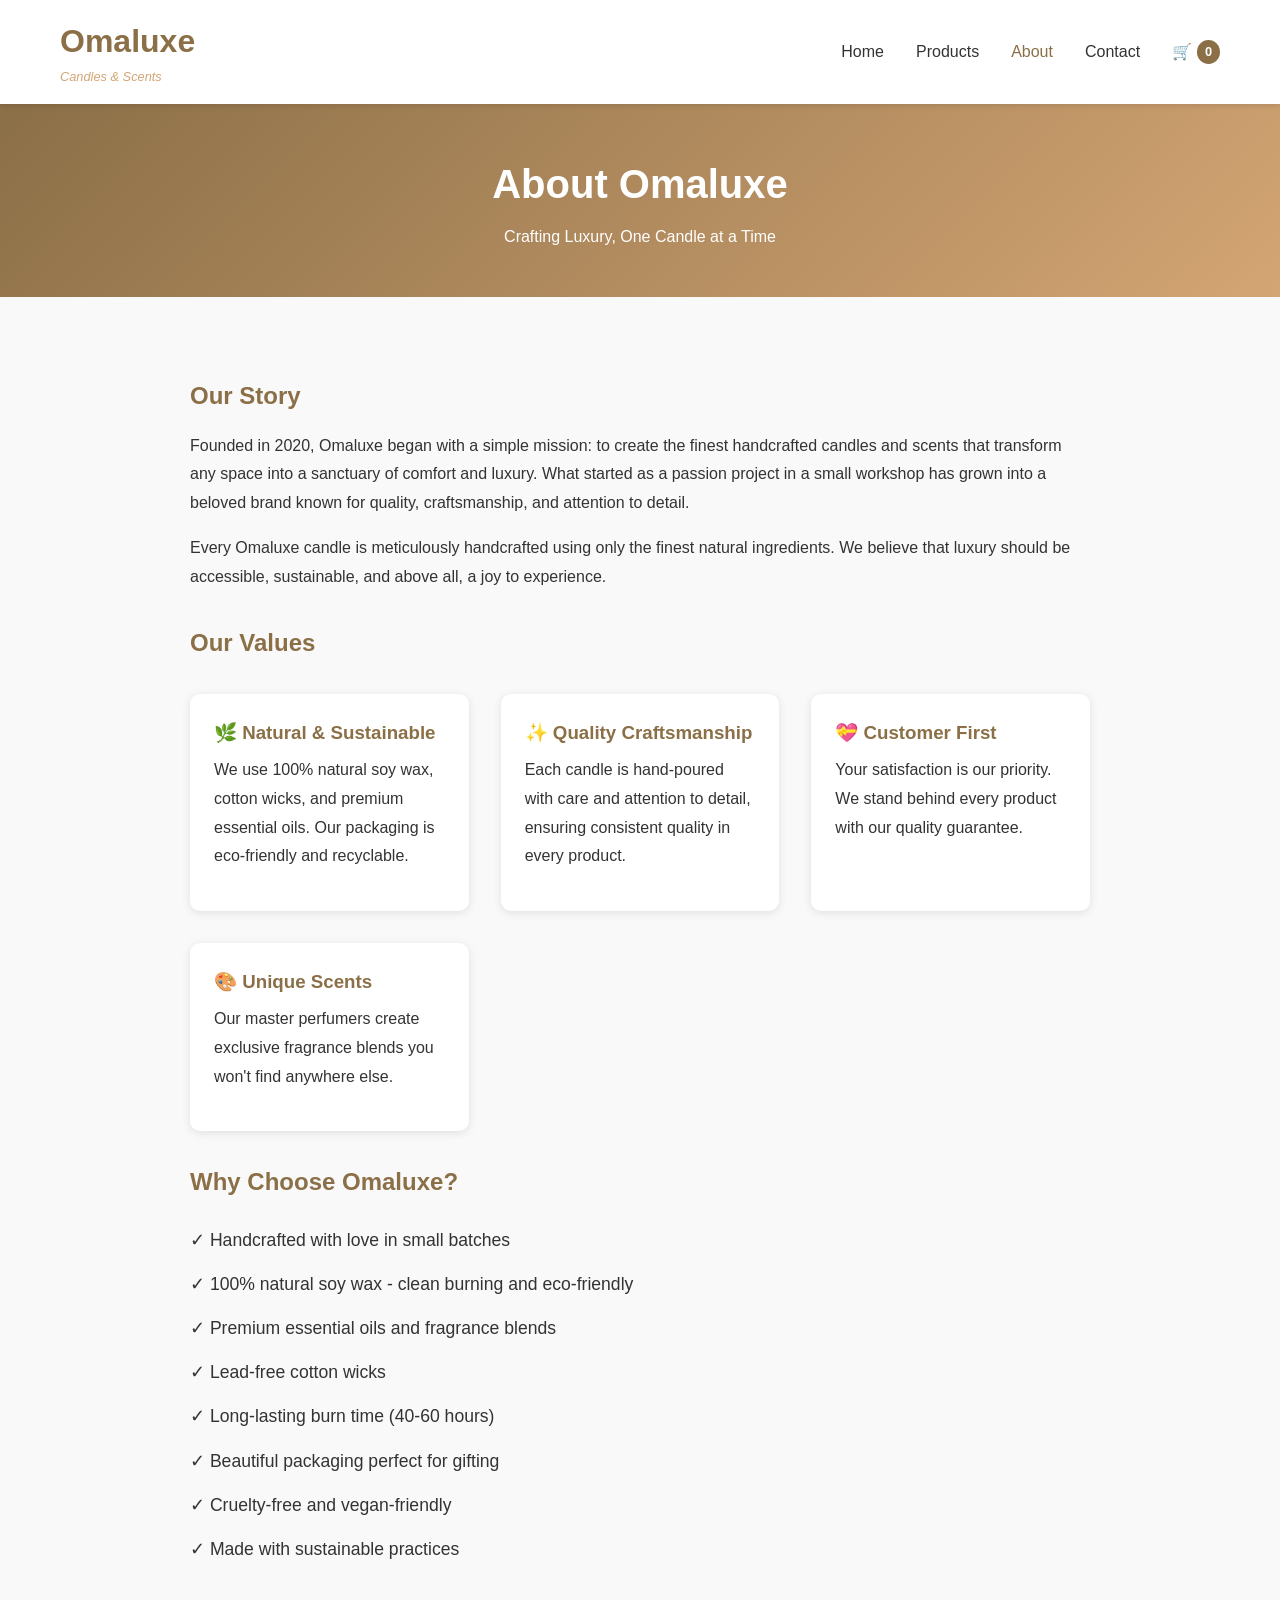
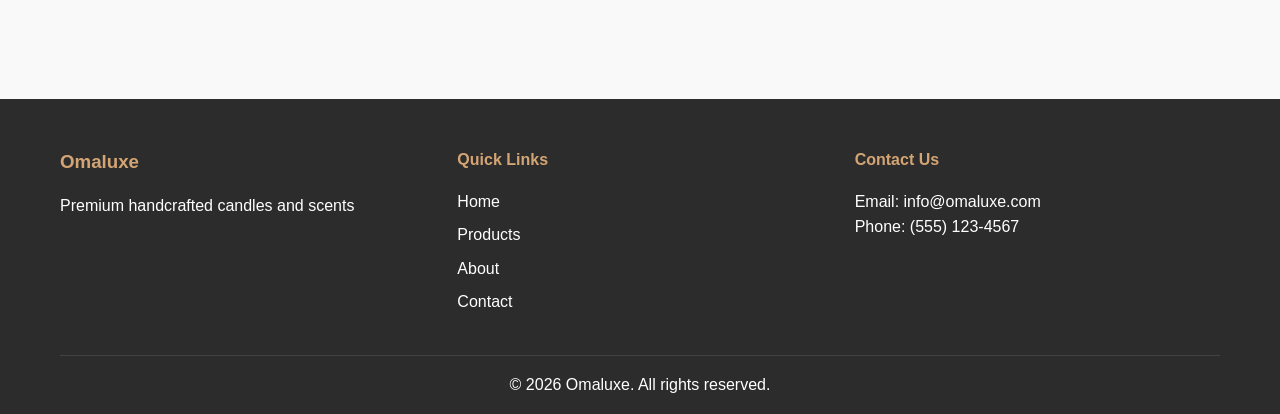
==== commit 1834498a: "Merge pull request #1 from mcpedi/copilot/create-ecommerce-website Implement complete e-commerce web" ====
--- a/about.html
+++ b/about.html
@@ -3,24 +3,25 @@
 <head>
     <meta charset="UTF-8">
     <meta name="viewport" content="width=device-width, initial-scale=1.0">
-    <title>About Us - Omaluxe Candles and Scents</title>
-    <link rel="stylesheet" href="styles.css">
+    <title>About Us - Omaluxe</title>
+    <link rel="stylesheet" href="css/style.css">
 </head>
 <body>
     <!-- Navigation -->
     <nav class="navbar">
         <div class="container">
-            <div class="nav-brand">
+            <div class="logo">
                 <h1>Omaluxe</h1>
                 <p class="tagline">Candles & Scents</p>
             </div>
-            <ul class="nav-menu">
+            <ul class="nav-links">
                 <li><a href="index.html">Home</a></li>
                 <li><a href="products.html">Products</a></li>
                 <li><a href="about.html" class="active">About</a></li>
                 <li><a href="contact.html">Contact</a></li>
                 <li><a href="cart.html" class="cart-link">
-                    Cart (<span id="cart-count">0</span>)
+                    <span>🛒</span>
+                    <span class="cart-count">0</span>
                 </a></li>
             </ul>
         </div>
@@ -30,35 +31,50 @@
     <section class="page-header">
         <div class="container">
             <h1>About Omaluxe</h1>
-            <p>Crafting moments of serenity through scent</p>
+            <p>Crafting Luxury, One Candle at a Time</p>
         </div>
     </section>
 
     <!-- About Content -->
-    <section class="about-section">
+    <section class="about-content">
         <div class="container">
-            <div class="about-content">
-                <div class="about-text">
-                    <h2>Our Story</h2>
-                    <p>Founded with a passion for creating exceptional sensory experiences, Omaluxe Candles and Scents 
-                    brings you premium hand-poured candles that transform any space into a sanctuary of comfort and elegance.</p>
-                    
-                    <p>Each candle is carefully crafted using the finest natural soy wax, premium fragrance oils, and 
-                    lead-free cotton wicks. Our commitment to quality ensures that every Omaluxe candle delivers an 
-                    exceptional scent throw and burn time.</p>
+            <div class="about-text">
+                <h2>Our Story</h2>
+                <p>Founded in 2020, Omaluxe began with a simple mission: to create the finest handcrafted candles and scents that transform any space into a sanctuary of comfort and luxury. What started as a passion project in a small workshop has grown into a beloved brand known for quality, craftsmanship, and attention to detail.</p>
+                
+                <p>Every Omaluxe candle is meticulously handcrafted using only the finest natural ingredients. We believe that luxury should be accessible, sustainable, and above all, a joy to experience.</p>
 
-                    <h3>Our Mission</h3>
-                    <p>To create luxurious, eco-friendly candles that enhance everyday moments and special occasions alike. 
-                    We believe in the power of scent to evoke memories, create ambiance, and bring people together.</p>
+                <h2>Our Values</h2>
+                <div class="values-grid">
+                    <div class="value-card">
+                        <h3>🌿 Natural & Sustainable</h3>
+                        <p>We use 100% natural soy wax, cotton wicks, and premium essential oils. Our packaging is eco-friendly and recyclable.</p>
+                    </div>
+                    <div class="value-card">
+                        <h3>✨ Quality Craftsmanship</h3>
+                        <p>Each candle is hand-poured with care and attention to detail, ensuring consistent quality in every product.</p>
+                    </div>
+                    <div class="value-card">
+                        <h3>💝 Customer First</h3>
+                        <p>Your satisfaction is our priority. We stand behind every product with our quality guarantee.</p>
+                    </div>
+                    <div class="value-card">
+                        <h3>🎨 Unique Scents</h3>
+                        <p>Our master perfumers create exclusive fragrance blends you won't find anywhere else.</p>
+                    </div>
+                </div>
 
-                    <h3>Our Values</h3>
-                    <ul class="values-list">
-                        <li><strong>Quality:</strong> We never compromise on the quality of our ingredients or craftsmanship</li>
-                        <li><strong>Sustainability:</strong> We use eco-friendly, renewable materials and sustainable practices</li>
-                        <li><strong>Craftsmanship:</strong> Each candle is hand-poured with care and attention to detail</li>
-                        <li><strong>Customer Care:</strong> Your satisfaction is our top priority</li>
-                    </ul>
-                </div>
+                <h2>Why Choose Omaluxe?</h2>
+                <ul class="benefits-list">
+                    <li>✓ Handcrafted with love in small batches</li>
+                    <li>✓ 100% natural soy wax - clean burning and eco-friendly</li>
+                    <li>✓ Premium essential oils and fragrance blends</li>
+                    <li>✓ Lead-free cotton wicks</li>
+                    <li>✓ Long-lasting burn time (40-60 hours)</li>
+                    <li>✓ Beautiful packaging perfect for gifting</li>
+                    <li>✓ Cruelty-free and vegan-friendly</li>
+                    <li>✓ Made with sustainable practices</li>
+                </ul>
             </div>
         </div>
     </section>
@@ -69,32 +85,33 @@
             <div class="footer-content">
                 <div class="footer-section">
                     <h3>Omaluxe</h3>
-                    <p>Premium scented candles for every moment</p>
+                    <p>Premium handcrafted candles and scents</p>
                 </div>
                 <div class="footer-section">
                     <h4>Quick Links</h4>
                     <ul>
+                        <li><a href="index.html">Home</a></li>
                         <li><a href="products.html">Products</a></li>
-                        <li><a href="about.html">About Us</a></li>
+                        <li><a href="about.html">About</a></li>
                         <li><a href="contact.html">Contact</a></li>
                     </ul>
                 </div>
                 <div class="footer-section">
-                    <h4>Contact</h4>
+                    <h4>Contact Us</h4>
                     <p>Email: info@omaluxe.com</p>
                     <p>Phone: (555) 123-4567</p>
                 </div>
             </div>
             <div class="footer-bottom">
-                <p>&copy; 2026 Omaluxe Candles and Scents. All rights reserved.</p>
+                <p>&copy; 2026 Omaluxe. All rights reserved.</p>
             </div>
         </div>
     </footer>
 
-    <script src="cart.js"></script>
+    <script src="js/cart.js"></script>
     <script>
         // Update cart count on page load
-        updateCartCount();
+        window.addEventListener('DOMContentLoaded', updateCartCount);
     </script>
 </body>
 </html>
--- a/css/style.css
+++ b/css/style.css
@@ -0,0 +1,756 @@
+/* Global Styles */
+* {
+    margin: 0;
+    padding: 0;
+    box-sizing: border-box;
+}
+
+:root {
+    --primary-color: #8b6f47;
+    --secondary-color: #d4a574;
+    --accent-color: #f4e8d8;
+    --dark-color: #2c2c2c;
+    --light-color: #f9f9f9;
+    --text-color: #333;
+    --border-color: #ddd;
+    --success-color: #4caf50;
+    --error-color: #f44336;
+}
+
+body {
+    font-family: 'Arial', sans-serif;
+    line-height: 1.6;
+    color: var(--text-color);
+    background-color: var(--light-color);
+}
+
+.container {
+    max-width: 1200px;
+    margin: 0 auto;
+    padding: 0 20px;
+}
+
+/* Navigation */
+.navbar {
+    background-color: #fff;
+    box-shadow: 0 2px 5px rgba(0,0,0,0.1);
+    position: sticky;
+    top: 0;
+    z-index: 100;
+}
+
+.navbar .container {
+    display: flex;
+    justify-content: space-between;
+    align-items: center;
+    padding: 1rem 20px;
+}
+
+.logo h1 {
+    font-size: 2rem;
+    color: var(--primary-color);
+    margin-bottom: 0;
+}
+
+.logo .tagline {
+    font-size: 0.8rem;
+    color: var(--secondary-color);
+    font-style: italic;
+}
+
+.nav-links {
+    display: flex;
+    list-style: none;
+    gap: 2rem;
+    align-items: center;
+}
+
+.nav-links a {
+    text-decoration: none;
+    color: var(--text-color);
+    font-weight: 500;
+    transition: color 0.3s;
+}
+
+.nav-links a:hover,
+.nav-links a.active {
+    color: var(--primary-color);
+}
+
+.cart-link {
+    position: relative;
+    display: flex;
+    align-items: center;
+    gap: 0.3rem;
+}
+
+.cart-count {
+    background-color: var(--primary-color);
+    color: white;
+    border-radius: 50%;
+    padding: 0.1rem 0.5rem;
+    font-size: 0.8rem;
+    font-weight: bold;
+}
+
+/* Hero Section */
+.hero {
+    background: linear-gradient(135deg, var(--primary-color), var(--secondary-color));
+    color: white;
+    padding: 6rem 0;
+    text-align: center;
+}
+
+.hero-content h2 {
+    font-size: 3rem;
+    margin-bottom: 1rem;
+}
+
+.hero-content p {
+    font-size: 1.2rem;
+    margin-bottom: 2rem;
+}
+
+/* Buttons */
+.btn {
+    display: inline-block;
+    padding: 0.75rem 1.5rem;
+    text-decoration: none;
+    border-radius: 5px;
+    transition: all 0.3s;
+    border: none;
+    cursor: pointer;
+    font-size: 1rem;
+    font-weight: 500;
+}
+
+.btn-primary {
+    background-color: var(--primary-color);
+    color: white;
+}
+
+.btn-primary:hover {
+    background-color: #6f5738;
+}
+
+.btn-secondary {
+    background-color: transparent;
+    color: var(--primary-color);
+    border: 2px solid var(--primary-color);
+}
+
+.btn-secondary:hover {
+    background-color: var(--primary-color);
+    color: white;
+}
+
+.btn-block {
+    display: block;
+    width: 100%;
+    text-align: center;
+    margin-bottom: 1rem;
+}
+
+/* Sections */
+.section-title {
+    text-align: center;
+    font-size: 2.5rem;
+    margin-bottom: 2rem;
+    color: var(--dark-color);
+}
+
+.featured-products,
+.categories,
+.about-preview {
+    padding: 4rem 0;
+}
+
+/* Product Grid */
+.product-grid {
+    display: grid;
+    grid-template-columns: repeat(auto-fill, minmax(250px, 1fr));
+    gap: 2rem;
+    margin-top: 2rem;
+}
+
+.product-card {
+    background: white;
+    border-radius: 10px;
+    overflow: hidden;
+    box-shadow: 0 2px 10px rgba(0,0,0,0.1);
+    transition: transform 0.3s;
+}
+
+.product-card:hover {
+    transform: translateY(-5px);
+    box-shadow: 0 5px 20px rgba(0,0,0,0.15);
+}
+
+.product-image {
+    width: 100%;
+    height: 250px;
+    background: linear-gradient(135deg, var(--accent-color), var(--secondary-color));
+    display: flex;
+    align-items: center;
+    justify-content: center;
+    font-size: 4rem;
+}
+
+.product-info {
+    padding: 1.5rem;
+}
+
+.product-name {
+    font-size: 1.2rem;
+    margin-bottom: 0.5rem;
+    color: var(--dark-color);
+}
+
+.product-category {
+    font-size: 0.9rem;
+    color: var(--secondary-color);
+    margin-bottom: 0.5rem;
+}
+
+.product-description {
+    font-size: 0.9rem;
+    color: #666;
+    margin-bottom: 1rem;
+}
+
+.product-price {
+    font-size: 1.5rem;
+    font-weight: bold;
+    color: var(--primary-color);
+    margin-bottom: 1rem;
+}
+
+.add-to-cart {
+    width: 100%;
+}
+
+/* Category Grid */
+.category-grid {
+    display: grid;
+    grid-template-columns: repeat(auto-fit, minmax(300px, 1fr));
+    gap: 2rem;
+    margin-top: 2rem;
+}
+
+.category-card {
+    background: white;
+    padding: 2rem;
+    border-radius: 10px;
+    text-align: center;
+    box-shadow: 0 2px 10px rgba(0,0,0,0.1);
+}
+
+.category-card h3 {
+    color: var(--primary-color);
+    margin-bottom: 1rem;
+}
+
+/* Features */
+.features {
+    display: grid;
+    grid-template-columns: repeat(auto-fit, minmax(250px, 1fr));
+    gap: 2rem;
+    margin-top: 2rem;
+}
+
+.feature {
+    text-align: center;
+    padding: 1.5rem;
+}
+
+.feature h3 {
+    margin-bottom: 0.5rem;
+    color: var(--primary-color);
+}
+
+/* Page Header */
+.page-header {
+    background: linear-gradient(135deg, var(--primary-color), var(--secondary-color));
+    color: white;
+    padding: 3rem 0;
+    text-align: center;
+}
+
+.page-header h1 {
+    font-size: 2.5rem;
+    margin-bottom: 0.5rem;
+}
+
+/* Products Page */
+.products-section {
+    padding: 3rem 0;
+}
+
+.products-layout {
+    display: grid;
+    grid-template-columns: 250px 1fr;
+    gap: 2rem;
+}
+
+.filters {
+    background: white;
+    padding: 1.5rem;
+    border-radius: 10px;
+    height: fit-content;
+    box-shadow: 0 2px 10px rgba(0,0,0,0.1);
+}
+
+.filters h3 {
+    margin-bottom: 1.5rem;
+    color: var(--primary-color);
+}
+
+.filter-group {
+    margin-bottom: 1.5rem;
+}
+
+.filter-group h4 {
+    margin-bottom: 0.5rem;
+    font-size: 1rem;
+}
+
+.filter-group label {
+    display: block;
+    margin-bottom: 0.5rem;
+    cursor: pointer;
+}
+
+.filter-group input[type="radio"] {
+    margin-right: 0.5rem;
+}
+
+.filter-group select {
+    width: 100%;
+    padding: 0.5rem;
+    border: 1px solid var(--border-color);
+    border-radius: 5px;
+}
+
+.products-main {
+    min-height: 500px;
+}
+
+.products-header {
+    display: flex;
+    justify-content: space-between;
+    align-items: center;
+    margin-bottom: 2rem;
+}
+
+.search-box input {
+    padding: 0.5rem 1rem;
+    border: 1px solid var(--border-color);
+    border-radius: 5px;
+    width: 300px;
+}
+
+/* Cart Page */
+.cart-section {
+    padding: 3rem 0;
+}
+
+.cart-layout {
+    display: grid;
+    grid-template-columns: 1fr 350px;
+    gap: 2rem;
+}
+
+.cart-items {
+    background: white;
+    padding: 2rem;
+    border-radius: 10px;
+    box-shadow: 0 2px 10px rgba(0,0,0,0.1);
+}
+
+.cart-item {
+    display: grid;
+    grid-template-columns: 100px 1fr auto;
+    gap: 1rem;
+    padding: 1rem 0;
+    border-bottom: 1px solid var(--border-color);
+}
+
+.cart-item:last-child {
+    border-bottom: none;
+}
+
+.cart-item-image {
+    width: 100px;
+    height: 100px;
+    background: linear-gradient(135deg, var(--accent-color), var(--secondary-color));
+    border-radius: 5px;
+    display: flex;
+    align-items: center;
+    justify-content: center;
+    font-size: 2rem;
+}
+
+.cart-item-info h3 {
+    margin-bottom: 0.5rem;
+}
+
+.cart-item-price {
+    color: var(--primary-color);
+    font-weight: bold;
+    margin-bottom: 0.5rem;
+}
+
+.quantity-controls {
+    display: flex;
+    align-items: center;
+    gap: 0.5rem;
+    margin-top: 0.5rem;
+}
+
+.quantity-controls button {
+    background: var(--primary-color);
+    color: white;
+    border: none;
+    padding: 0.25rem 0.5rem;
+    cursor: pointer;
+    border-radius: 3px;
+}
+
+.quantity-controls span {
+    padding: 0.25rem 0.75rem;
+    border: 1px solid var(--border-color);
+    border-radius: 3px;
+}
+
+.cart-item-actions {
+    display: flex;
+    flex-direction: column;
+    justify-content: space-between;
+    align-items: flex-end;
+}
+
+.remove-item {
+    background: var(--error-color);
+    color: white;
+    border: none;
+    padding: 0.5rem 1rem;
+    cursor: pointer;
+    border-radius: 5px;
+    font-size: 0.9rem;
+}
+
+.empty-cart {
+    text-align: center;
+    padding: 3rem;
+}
+
+.cart-summary {
+    background: white;
+    padding: 2rem;
+    border-radius: 10px;
+    box-shadow: 0 2px 10px rgba(0,0,0,0.1);
+    height: fit-content;
+}
+
+.cart-summary h3 {
+    margin-bottom: 1.5rem;
+    color: var(--primary-color);
+}
+
+.summary-row {
+    display: flex;
+    justify-content: space-between;
+    margin-bottom: 1rem;
+    padding-bottom: 1rem;
+    border-bottom: 1px solid var(--border-color);
+}
+
+.summary-row.total {
+    border-bottom: none;
+    font-size: 1.2rem;
+    font-weight: bold;
+    color: var(--primary-color);
+}
+
+/* Checkout Page */
+.checkout-section {
+    padding: 3rem 0;
+}
+
+.checkout-layout {
+    display: grid;
+    grid-template-columns: 1fr 400px;
+    gap: 2rem;
+}
+
+.checkout-form,
+.order-summary {
+    background: white;
+    padding: 2rem;
+    border-radius: 10px;
+    box-shadow: 0 2px 10px rgba(0,0,0,0.1);
+}
+
+.form-section {
+    margin-bottom: 2rem;
+}
+
+.form-section h3 {
+    margin-bottom: 1rem;
+    color: var(--primary-color);
+}
+
+.form-group {
+    margin-bottom: 1rem;
+}
+
+.form-group label {
+    display: block;
+    margin-bottom: 0.5rem;
+    font-weight: 500;
+}
+
+.form-group input,
+.form-group textarea,
+.form-group select {
+    width: 100%;
+    padding: 0.75rem;
+    border: 1px solid var(--border-color);
+    border-radius: 5px;
+    font-size: 1rem;
+}
+
+.form-row {
+    display: grid;
+    grid-template-columns: 1fr 1fr;
+    gap: 1rem;
+}
+
+.checkout-items {
+    margin-bottom: 1.5rem;
+}
+
+.checkout-item {
+    display: flex;
+    justify-content: space-between;
+    margin-bottom: 1rem;
+    padding-bottom: 1rem;
+    border-bottom: 1px solid var(--border-color);
+}
+
+.checkout-item:last-child {
+    border-bottom: none;
+}
+
+.summary-totals {
+    border-top: 2px solid var(--border-color);
+    padding-top: 1rem;
+}
+
+/* About Page */
+.about-content {
+    padding: 3rem 0;
+}
+
+.about-text {
+    max-width: 900px;
+    margin: 0 auto;
+}
+
+.about-text h2 {
+    color: var(--primary-color);
+    margin: 2rem 0 1rem;
+}
+
+.about-text p {
+    margin-bottom: 1rem;
+    line-height: 1.8;
+}
+
+.values-grid {
+    display: grid;
+    grid-template-columns: repeat(auto-fit, minmax(250px, 1fr));
+    gap: 2rem;
+    margin: 2rem 0;
+}
+
+.value-card {
+    background: white;
+    padding: 1.5rem;
+    border-radius: 10px;
+    box-shadow: 0 2px 10px rgba(0,0,0,0.1);
+}
+
+.value-card h3 {
+    margin-bottom: 0.5rem;
+    color: var(--primary-color);
+}
+
+.benefits-list {
+    list-style: none;
+    margin: 1rem 0;
+}
+
+.benefits-list li {
+    padding: 0.5rem 0;
+    font-size: 1.1rem;
+}
+
+/* Contact Page */
+.contact-section {
+    padding: 3rem 0;
+}
+
+.contact-layout {
+    display: grid;
+    grid-template-columns: 1fr 1fr;
+    gap: 3rem;
+}
+
+.contact-form,
+.contact-info {
+    background: white;
+    padding: 2rem;
+    border-radius: 10px;
+    box-shadow: 0 2px 10px rgba(0,0,0,0.1);
+}
+
+.contact-form h2,
+.contact-info h2 {
+    color: var(--primary-color);
+    margin-bottom: 1.5rem;
+}
+
+.info-item {
+    margin-bottom: 2rem;
+}
+
+.info-item h3 {
+    color: var(--primary-color);
+    margin-bottom: 0.5rem;
+}
+
+.info-item p {
+    margin-bottom: 0.25rem;
+}
+
+.form-message {
+    margin-top: 1rem;
+    padding: 1rem;
+    border-radius: 5px;
+    display: none;
+}
+
+.form-message.success {
+    background-color: #d4edda;
+    color: #155724;
+    border: 1px solid #c3e6cb;
+    display: block;
+}
+
+.form-message.error {
+    background-color: #f8d7da;
+    color: #721c24;
+    border: 1px solid #f5c6cb;
+    display: block;
+}
+
+/* Footer */
+.footer {
+    background-color: var(--dark-color);
+    color: white;
+    padding: 3rem 0 1rem;
+    margin-top: 4rem;
+}
+
+.footer-content {
+    display: grid;
+    grid-template-columns: repeat(auto-fit, minmax(250px, 1fr));
+    gap: 2rem;
+    margin-bottom: 2rem;
+}
+
+.footer-section h3,
+.footer-section h4 {
+    margin-bottom: 1rem;
+    color: var(--secondary-color);
+}
+
+.footer-section ul {
+    list-style: none;
+}
+
+.footer-section ul li {
+    margin-bottom: 0.5rem;
+}
+
+.footer-section a {
+    color: white;
+    text-decoration: none;
+    transition: color 0.3s;
+}
+
+.footer-section a:hover {
+    color: var(--secondary-color);
+}
+
+.footer-bottom {
+    text-align: center;
+    padding-top: 1rem;
+    border-top: 1px solid rgba(255,255,255,0.1);
+}
+
+/* Responsive Design */
+@media (max-width: 768px) {
+    .nav-links {
+        gap: 1rem;
+        font-size: 0.9rem;
+    }
+
+    .hero-content h2 {
+        font-size: 2rem;
+    }
+
+    .product-grid {
+        grid-template-columns: repeat(auto-fill, minmax(200px, 1fr));
+        gap: 1rem;
+    }
+
+    .products-layout,
+    .cart-layout,
+    .checkout-layout,
+    .contact-layout {
+        grid-template-columns: 1fr;
+    }
+
+    .filters {
+        margin-bottom: 2rem;
+    }
+
+    .search-box input {
+        width: 100%;
+    }
+}
+
+@media (max-width: 480px) {
+    .logo h1 {
+        font-size: 1.5rem;
+    }
+
+    .nav-links {
+        flex-wrap: wrap;
+        gap: 0.5rem;
+    }
+
+    .hero-content h2 {
+        font-size: 1.5rem;
+    }
+
+    .section-title {
+        font-size: 1.8rem;
+    }
+
+    .product-grid {
+        grid-template-columns: 1fr;
+    }
+}
